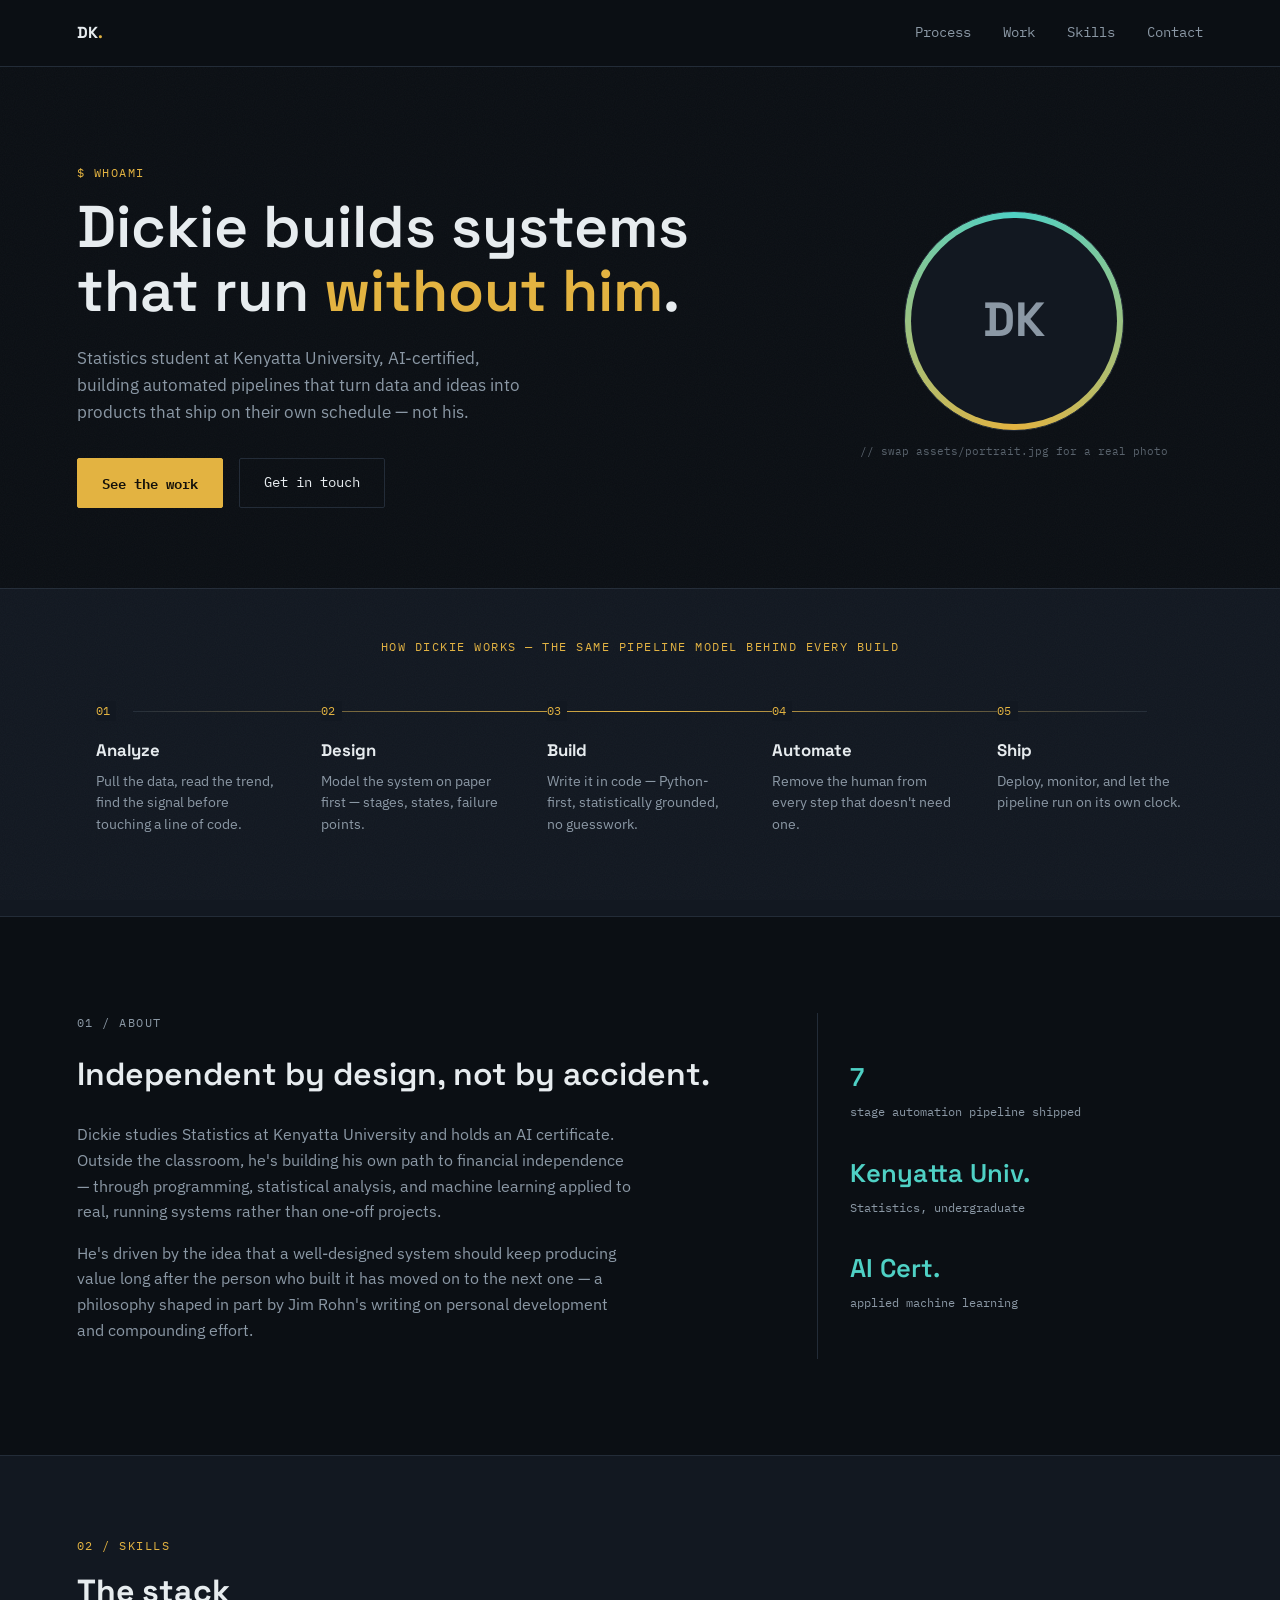
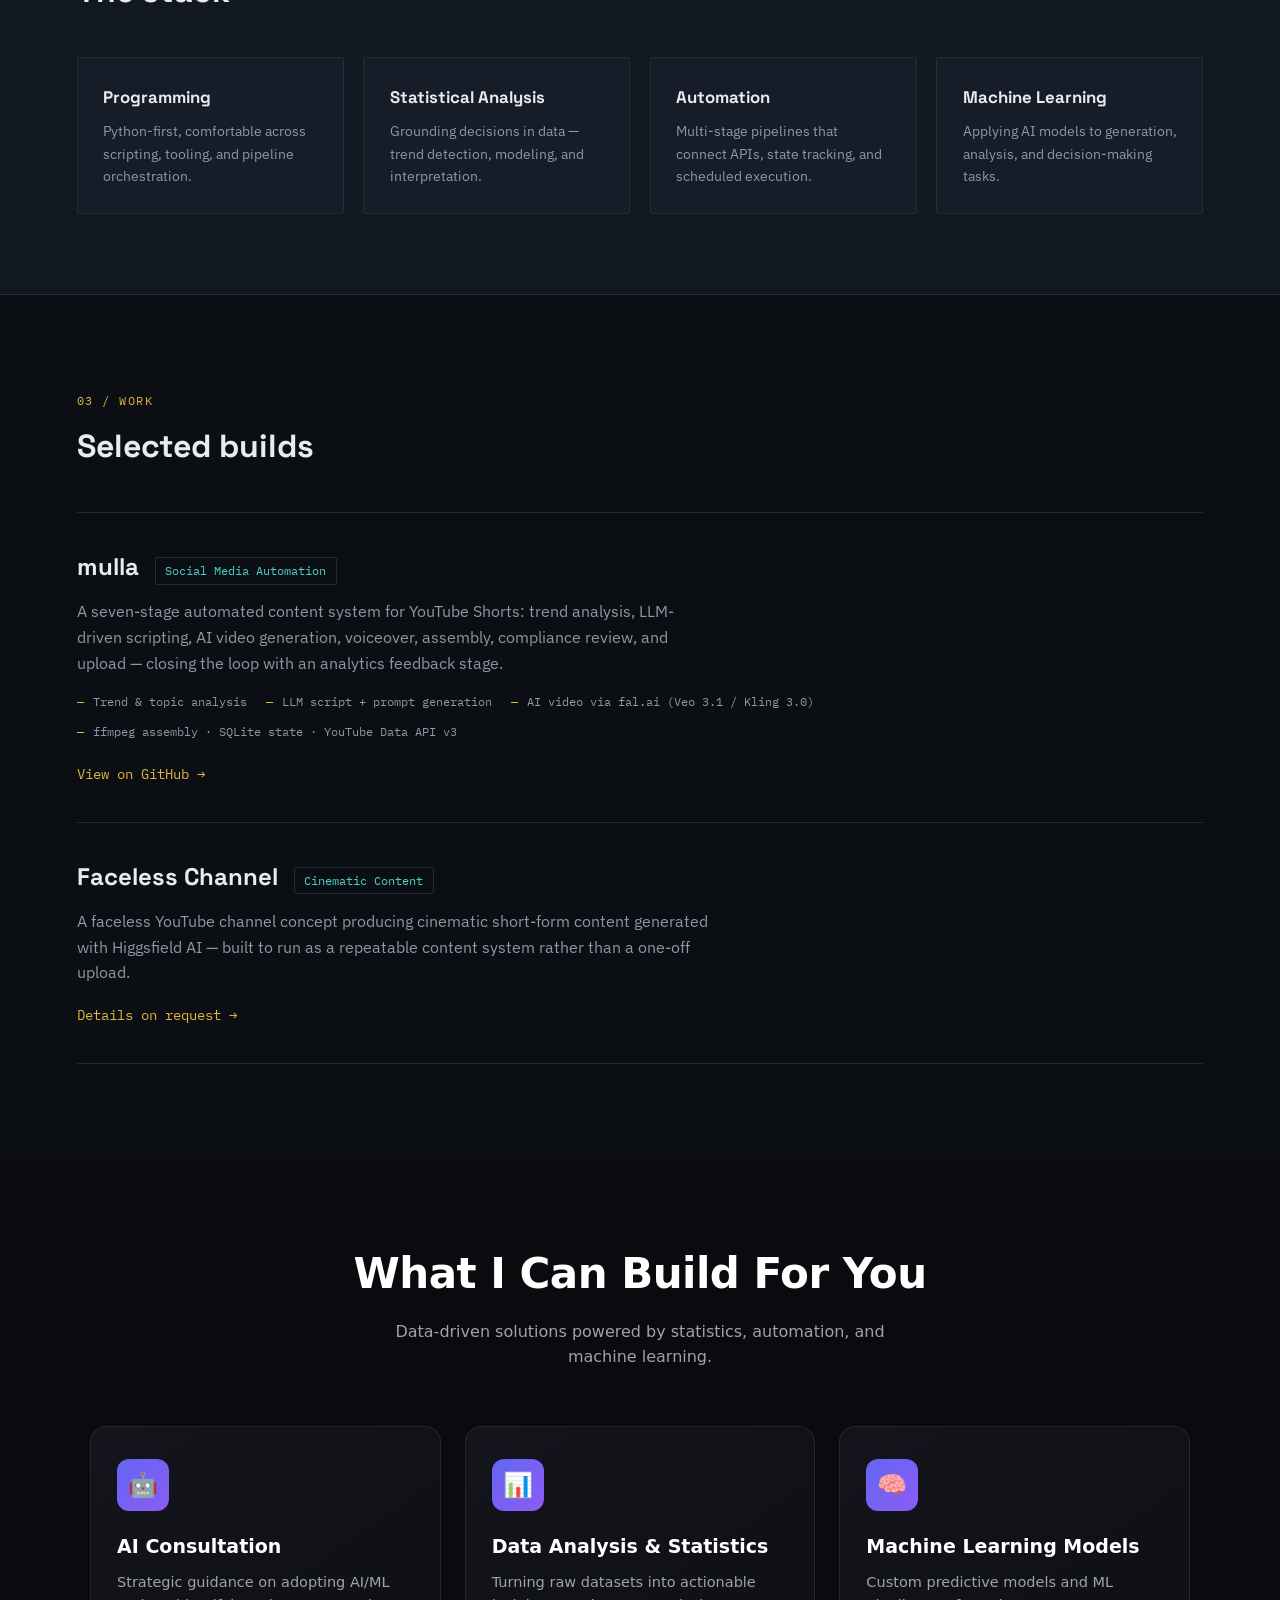
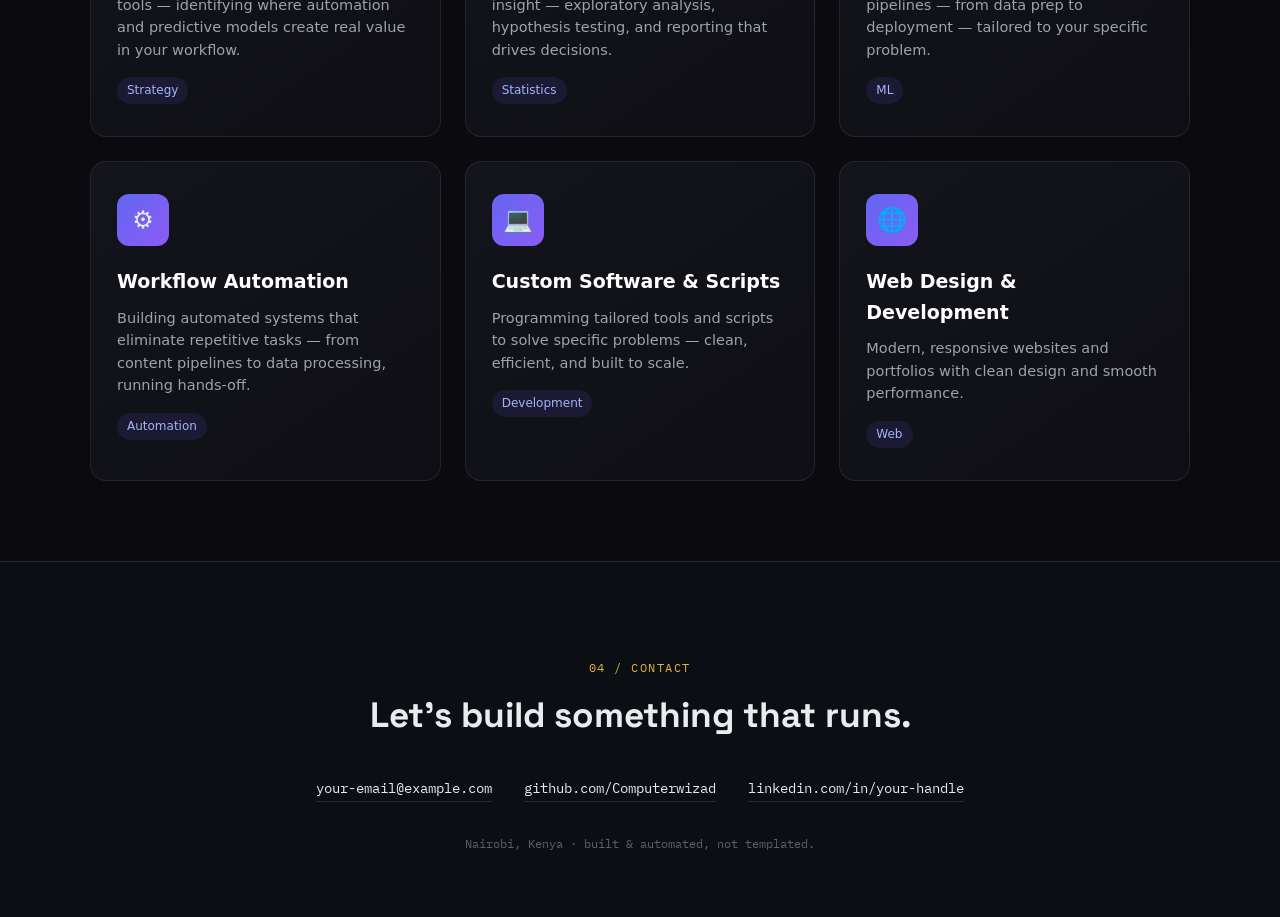
==== docs/index.html @ 48ef229a "Move site into docs folder" ====
<!DOCTYPE html>
<html lang="en">
<head>
<meta charset="UTF-8">
<meta name="viewport" content="width=device-width, initial-scale=1.0">
<title>Dickie — Statistics × AI × Automation</title>
<meta name="description" content="Dickie — Statistics student, AI-certified builder of automated systems.">
<link rel="preconnect" href="https://fonts.googleapis.com">
<link rel="preconnect" href="https://fonts.gstatic.com" crossorigin>
<link href="https://fonts.googleapis.com/css2?family=Space+Grotesk:wght@400;500;600;700&family=IBM+Plex+Sans:wght@400;500;600&family=IBM+Plex+Mono:wght@400;500;600&display=swap" rel="stylesheet">
<link rel="stylesheet" href="css/style.css">
</head>
<body>

<div class="grain"></div>

<header class="topbar">
  <span class="logo">DK<span class="dot">.</span></span>
  <nav>
    <a href="#stages">Process</a>
    <a href="#work">Work</a>
    <a href="#skills">Skills</a>
    <a href="#contact">Contact</a>
  </nav>
</header>

<!-- ============ HERO ============ -->
<section class="hero">
  <div class="hero-inner">
    <p class="eyebrow">$ whoami</p>
    <h1>Dickie builds systems<br>that run <span class="accent">without him</span>.</h1>
    <p class="hero-sub">
      Statistics student at Kenyatta University, AI-certified, building automated
      pipelines that turn data and ideas into products that ship on their own schedule —
      not his.
    </p>
    <div class="hero-cta">
      <a href="#work" class="btn btn-primary">See the work</a>
      <a href="#contact" class="btn btn-ghost">Get in touch</a>
    </div>
  </div>

  <div class="hero-portrait">
    <div class="portrait-frame">
      <!-- Replace this with an actual photo: assets/portrait.jpg -->
      <div class="portrait-placeholder">
        <span>DK</span>
      </div>
    </div>
    <p class="portrait-caption">// swap assets/portrait.jpg for a real photo</p>
  </div>
</section>

<!-- ============ PIPELINE STRIP (signature element) ============ -->
<section class="pipeline" id="stages">
  <p class="eyebrow center">how dickie works — the same pipeline model behind every build</p>
  <div class="pipeline-track">
    <div class="stage">
      <span class="stage-no">01</span>
      <h3>Analyze</h3>
      <p>Pull the data, read the trend, find the signal before touching a line of code.</p>
    </div>
    <div class="stage">
      <span class="stage-no">02</span>
      <h3>Design</h3>
      <p>Model the system on paper first — stages, states, failure points.</p>
    </div>
    <div class="stage">
      <span class="stage-no">03</span>
      <h3>Build</h3>
      <p>Write it in code — Python-first, statistically grounded, no guesswork.</p>
    </div>
    <div class="stage">
      <span class="stage-no">04</span>
      <h3>Automate</h3>
      <p>Remove the human from every step that doesn't need one.</p>
    </div>
    <div class="stage">
      <span class="stage-no">05</span>
      <h3>Ship</h3>
      <p>Deploy, monitor, and let the pipeline run on its own clock.</p>
    </div>
  </div>
</section>

<!-- ============ ABOUT ============ -->
<section class="about">
  <div class="about-grid">
    <div class="about-text">
      <p class="eyebrow">01 / about</p>
      <h2>Independent by design, not by accident.</h2>
      <p>
        Dickie studies Statistics at Kenyatta University and holds an AI certificate.
        Outside the classroom, he's building his own path to financial independence —
        through programming, statistical analysis, and machine learning applied to
        real, running systems rather than one-off projects.
      </p>
      <p>
        He's driven by the idea that a well-designed system should keep producing
        value long after the person who built it has moved on to the next one —
        a philosophy shaped in part by Jim Rohn's writing on personal development
        and compounding effort.
      </p>
    </div>
    <div class="about-stats">
      <div class="stat">
        <span class="stat-num">7</span>
        <span class="stat-label">stage automation pipeline shipped</span>
      </div>
      <div class="stat">
        <span class="stat-num">Kenyatta&nbsp;Univ.</span>
        <span class="stat-label">Statistics, undergraduate</span>
      </div>
      <div class="stat">
        <span class="stat-num">AI Cert.</span>
        <span class="stat-label">applied machine learning</span>
      </div>
    </div>
  </div>
</section>

<!-- ============ SKILLS ============ -->
<section class="skills" id="skills">
  <p class="eyebrow">02 / skills</p>
  <h2>The stack</h2>
  <div class="skill-grid">
    <div class="skill-card">
      <h3>Programming</h3>
      <p>Python-first, comfortable across scripting, tooling, and pipeline orchestration.</p>
    </div>
    <div class="skill-card">
      <h3>Statistical Analysis</h3>
      <p>Grounding decisions in data — trend detection, modeling, and interpretation.</p>
    </div>
    <div class="skill-card">
      <h3>Automation</h3>
      <p>Multi-stage pipelines that connect APIs, state tracking, and scheduled execution.</p>
    </div>
    <div class="skill-card">
      <h3>Machine Learning</h3>
      <p>Applying AI models to generation, analysis, and decision-making tasks.</p>
    </div>
  </div>
</section>

<!-- ============ WORK ============ -->
<section class="work" id="work">
  <p class="eyebrow">03 / work</p>
  <h2>Selected builds</h2>

  <article class="project">
    <div class="project-head">
      <h3>mulla</h3>
      <span class="project-tag">Social Media Automation</span>
    </div>
    <p>
      A seven-stage automated content system for YouTube Shorts: trend analysis,
      LLM-driven scripting, AI video generation, voiceover, assembly, compliance
      review, and upload — closing the loop with an analytics feedback stage.
    </p>
    <ul class="project-meta">
      <li>Trend &amp; topic analysis</li>
      <li>LLM script + prompt generation</li>
      <li>AI video via fal.ai (Veo 3.1 / Kling 3.0)</li>
      <li>ffmpeg assembly · SQLite state · YouTube Data API v3</li>
    </ul>
    <a href="https://github.com/Computerwizad/mulla" class="project-link" target="_blank" rel="noopener">View on GitHub →</a>
  </article>

  <article class="project">
    <div class="project-head">
      <h3>Faceless Channel</h3>
      <span class="project-tag">Cinematic Content</span>
    </div>
    <p>
      A faceless YouTube channel concept producing cinematic short-form content
      generated with Higgsfield AI — built to run as a repeatable content system
      rather than a one-off upload.
    </p>
    <a href="#" class="project-link">Details on request →</a>
  </article>
</section>

<!-- ============ services ============ -->
<section class="services-section">
  <style>
    .services-section {
      padding: 80px 24px;
      background: #0a0a0f;
      font-family: 'Segoe UI', system-ui, sans-serif;
    }
    .services-section .services-header {
      text-align: center;
      margin-bottom: 56px;
    }
    .services-section .services-header h2 {
      color: #fff;
      font-size: clamp(28px, 4vw, 42px);
      font-weight: 700;
      margin: 0 0 12px;
      letter-spacing: -0.5px;
    }
    .services-section .services-header p {
      color: #9ca3af;
      font-size: 16px;
      max-width: 520px;
      margin: 0 auto;
    }
    .services-grid {
      display: grid;
      grid-template-columns: repeat(auto-fit, minmax(260px, 1fr));
      gap: 24px;
      max-width: 1100px;
      margin: 0 auto;
    }
    .service-card {
      position: relative;
      background: linear-gradient(145deg, #14141c, #0e0e14);
      border: 1px solid rgba(255,255,255,0.08);
      border-radius: 16px;
      padding: 32px 26px;
      overflow: hidden;
      transition: transform 0.35s ease, border-color 0.35s ease, box-shadow 0.35s ease;
      cursor: default;
    }
    .service-card::before {
      content: "";
      position: absolute;
      inset: 0;
      background: radial-gradient(circle at 30% 20%, rgba(99,102,241,0.18), transparent 60%);
      opacity: 0;
      transition: opacity 0.35s ease;
    }
    .service-card:hover {
      transform: translateY(-8px);
      border-color: rgba(99,102,241,0.5);
      box-shadow: 0 20px 40px -12px rgba(99,102,241,0.35);
    }
    .service-card:hover::before { opacity: 1; }
    .service-icon {
      width: 52px;
      height: 52px;
      border-radius: 12px;
      display: flex;
      align-items: center;
      justify-content: center;
      font-size: 24px;
      background: linear-gradient(135deg, #6366f1, #8b5cf6);
      margin-bottom: 20px;
      position: relative;
      z-index: 1;
      animation: floaty 3.5s ease-in-out infinite;
    }
    .service-card:nth-child(2) .service-icon { animation-delay: 0.3s; }
    .service-card:nth-child(3) .service-icon { animation-delay: 0.6s; }
    .service-card:nth-child(4) .service-icon { animation-delay: 0.9s; }
    .service-card:nth-child(5) .service-icon { animation-delay: 1.2s; }
    .service-card:nth-child(6) .service-icon { animation-delay: 1.5s; }
    @keyframes floaty {
      0%, 100% { transform: translateY(0); }
      50% { transform: translateY(-6px); }
    }
    .service-card h3 {
      color: #fff;
      font-size: 19px;
      font-weight: 600;
      margin: 0 0 10px;
      position: relative;
      z-index: 1;
    }
    .service-card p {
      color: #9ca3af;
      font-size: 14.5px;
      line-height: 1.55;
      margin: 0;
      position: relative;
      z-index: 1;
    }
    .service-tag {
      display: inline-block;
      margin-top: 16px;
      font-size: 12px;
      color: #a5b4fc;
      background: rgba(99,102,241,0.12);
      padding: 4px 10px;
      border-radius: 20px;
      position: relative;
      z-index: 1;
    }
  </style>

  <div class="services-header">
    <h2>What I Can Build For You</h2>
    <p>Data-driven solutions powered by statistics, automation, and machine learning.</p>
  </div>

  <div class="services-grid">
    <div class="service-card">
      <div class="service-icon">🤖</div>
      <h3>AI Consultation</h3>
      <p>Strategic guidance on adopting AI/ML tools — identifying where automation and predictive models create real value in your workflow.</p>
      <span class="service-tag">Strategy</span>
    </div>

    <div class="service-card">
      <div class="service-icon">📊</div>
      <h3>Data Analysis & Statistics</h3>
      <p>Turning raw datasets into actionable insight — exploratory analysis, hypothesis testing, and reporting that drives decisions.</p>
      <span class="service-tag">Statistics</span>
    </div>

    <div class="service-card">
      <div class="service-icon">🧠</div>
      <h3>Machine Learning Models</h3>
      <p>Custom predictive models and ML pipelines — from data prep to deployment — tailored to your specific problem.</p>
      <span class="service-tag">ML</span>
    </div>

    <div class="service-card">
      <div class="service-icon">⚙️</div>
      <h3>Workflow Automation</h3>
      <p>Building automated systems that eliminate repetitive tasks — from content pipelines to data processing, running hands-off.</p>
      <span class="service-tag">Automation</span>
    </div>

    <div class="service-card">
      <div class="service-icon">💻</div>
      <h3>Custom Software & Scripts</h3>
      <p>Programming tailored tools and scripts to solve specific problems — clean, efficient, and built to scale.</p>
      <span class="service-tag">Development</span>
    </div>

    <div class="service-card">
      <div class="service-icon">🌐</div>
      <h3>Web Design & Development</h3>
      <p>Modern, responsive websites and portfolios with clean design and smooth performance.</p>
      <span class="service-tag">Web</span>
    </div>
  </div>
</section>
 

<!-- ============ CONTACT ============ -->
<footer class="contact" id="contact">
  <p class="eyebrow">04 / contact</p>
  <h2>Let's build something that runs.</h2>
  <div class="contact-links">
    <!-- TODO: replace placeholders with real links -->
    <a href="mailto:your-email@example.com">your-email@example.com</a>
    <a href="https://github.com/Computerwizad" target="_blank" rel="noopener">github.com/Computerwizad</a>
    <a href="#">linkedin.com/in/your-handle</a>
  </div>
  <p class="footprint">Nairobi, Kenya · built &amp; automated, not templated.</p>
</footer>

<script src="js/script.js"></script>
</body>
</html>
---- docs/css/style.css ----
:root{
  --bg:#0B0F14;
  --panel:#121821;
  --panel-2:#161D28;
  --line:#232C38;
  --text:#E7ECEF;
  --muted:#8B98A5;
  --accent:#E3B341;   /* signal amber */
  --accent-2:#4FD1C5; /* data teal */
  --radius:2px;
  --display:'Space Grotesk', sans-serif;
  --body:'IBM Plex Sans', sans-serif;
  --mono:'IBM Plex Mono', monospace;
}

*{box-sizing:border-box; margin:0; padding:0;}

html{scroll-behavior:smooth;}

body{
  background:var(--bg);
  color:var(--text);
  font-family:var(--body);
  line-height:1.6;
  overflow-x:hidden;
}

a{color:inherit; text-decoration:none;}

.grain{
  position:fixed; inset:0; pointer-events:none; z-index:1; opacity:.035;
  background-image:url("data:image/svg+xml,%3Csvg xmlns='http://www.w3.org/2000/svg' width='120' height='120'%3E%3Cfilter id='n'%3E%3CfeTurbulence type='fractalNoise' baseFrequency='0.9' numOctaves='2' stitchTiles='stitch'/%3E%3C/filter%3E%3Crect width='100%25' height='100%25' filter='url(%23n)'/%3E%3C/svg%3E");
}

.eyebrow{
  font-family:var(--mono);
  font-size:.78rem;
  letter-spacing:.12em;
  text-transform:uppercase;
  color:var(--accent);
}
.eyebrow.center{ text-align:center; }

/* ---------- topbar ---------- */
.topbar{
  position:sticky; top:0; z-index:10;
  display:flex; justify-content:space-between; align-items:center;
  padding:1.25rem 6vw;
  background:rgba(11,15,20,.75);
  backdrop-filter:blur(8px);
  border-bottom:1px solid var(--line);
}
.logo{ font-family:var(--display); font-weight:700; letter-spacing:.02em; }
.logo .dot{ color:var(--accent); }
nav{ display:flex; gap:2rem; font-family:var(--mono); font-size:.85rem; }
nav a{ color:var(--muted); transition:color .2s; }
nav a:hover{ color:var(--text); }

/* ---------- hero ---------- */
.hero{
  display:grid; grid-template-columns:1.3fr .7fr; gap:3rem;
  align-items:center;
  padding:6rem 6vw 5rem;
  position:relative; z-index:2;
}
.hero h1{
  font-family:var(--display);
  font-size:clamp(2.2rem, 4.6vw, 3.8rem);
  line-height:1.08;
  font-weight:600;
  margin:.8rem 0 1.4rem;
}
.hero h1 .accent{ color:var(--accent); }
.hero-sub{ color:var(--muted); max-width:46ch; font-size:1.05rem; }
.hero-cta{ display:flex; gap:1rem; margin-top:2rem; }

.btn{
  font-family:var(--mono); font-size:.85rem; padding:.85rem 1.5rem;
  border-radius:var(--radius); border:1px solid var(--line); transition:all .2s;
}
.btn-primary{ background:var(--accent); color:#14110a; border-color:var(--accent); font-weight:600; }
.btn-primary:hover{ filter:brightness(1.08); }
.btn-ghost{ color:var(--text); }
.btn-ghost:hover{ border-color:var(--accent); color:var(--accent); }

.hero-portrait{ display:flex; flex-direction:column; align-items:center; gap:.75rem; }
.portrait-frame{
  width:220px; height:220px; border-radius:50%;
  border:1px solid var(--line);
  padding:6px;
  background:conic-gradient(from 180deg, var(--accent), var(--accent-2), var(--accent));
}
.portrait-placeholder{
  width:100%; height:100%; border-radius:50%;
  background:var(--panel);
  display:flex; align-items:center; justify-content:center;
  font-family:var(--display); font-size:3rem; font-weight:700; color:var(--muted);
}
.portrait-caption{ font-family:var(--mono); font-size:.7rem; color:var(--muted); opacity:.6; }

/* ---------- pipeline ---------- */
.pipeline{ padding:3rem 6vw 5rem; border-top:1px solid var(--line); border-bottom:1px solid var(--line); background:var(--panel);}
.pipeline > .eyebrow{ display:block; margin-bottom:2.5rem; }
.pipeline-track{
  display:grid; grid-template-columns:repeat(5,1fr); gap:0;
  position:relative;
}
.pipeline-track::before{
  content:''; position:absolute; top:14px; left:5%; right:5%; height:1px;
  background:linear-gradient(90deg, var(--line), var(--accent), var(--line));
}
.stage{ position:relative; padding:0 1.2rem; }
.stage-no{
  display:inline-block; font-family:var(--mono); font-size:.75rem; color:var(--accent);
  background:var(--panel); padding-right:.4rem; position:relative; z-index:2;
}
.stage h3{ font-family:var(--display); margin:.9rem 0 .4rem; font-size:1.05rem; }
.stage p{ color:var(--muted); font-size:.85rem; }

/* ---------- about ---------- */
.about{ padding:6rem 6vw; }
.about-grid{ display:grid; grid-template-columns:1.4fr .8fr; gap:4rem; }
.about-text h2{ font-family:var(--display); font-size:2rem; margin:.6rem 0 1.4rem; font-weight:600; }
.about-text p{ color:var(--muted); margin-bottom:1rem; max-width:56ch; }
.about-stats{ display:flex; flex-direction:column; gap:1.8rem; justify-content:center; border-left:1px solid var(--line); padding-left:2rem; }
.stat-num{ display:block; font-family:var(--display); font-size:1.6rem; color:var(--accent-2); font-weight:600; }
.stat-label{ font-family:var(--mono); font-size:.78rem; color:var(--muted); }

/* ---------- skills ---------- */
.skills{ padding:5rem 6vw; background:var(--panel); border-top:1px solid var(--line); border-bottom:1px solid var(--line); }
.skills h2{ font-family:var(--display); font-size:2rem; margin:.6rem 0 2.5rem; }
.skill-grid{ display:grid; grid-template-columns:repeat(4,1fr); gap:1.2rem; }
.skill-card{ background:var(--panel-2); border:1px solid var(--line); border-radius:var(--radius); padding:1.6rem; transition:border-color .2s, transform .2s; }
.skill-card:hover{ border-color:var(--accent); transform:translateY(-3px); }
.skill-card h3{ font-family:var(--display); margin-bottom:.6rem; font-size:1.05rem; }
.skill-card p{ color:var(--muted); font-size:.88rem; }

/* ---------- work ---------- */
.work{ padding:6rem 6vw; }
.work h2{ font-family:var(--display); font-size:2rem; margin:.6rem 0 2.5rem; }
.project{ border-top:1px solid var(--line); padding:2.2rem 0; }
.project:last-child{ border-bottom:1px solid var(--line); }
.project-head{ display:flex; align-items:baseline; gap:1rem; margin-bottom:.8rem; flex-wrap:wrap; }
.project-head h3{ font-family:var(--display); font-size:1.5rem; }
.project-tag{ font-family:var(--mono); font-size:.75rem; color:var(--accent-2); border:1px solid var(--line); padding:.2rem .6rem; border-radius:var(--radius); }
.project p{ color:var(--muted); max-width:64ch; margin-bottom:1rem; }
.project-meta{ list-style:none; display:flex; flex-wrap:wrap; gap:.6rem 1.2rem; margin-bottom:1.2rem; }
.project-meta li{ font-family:var(--mono); font-size:.78rem; color:var(--muted); position:relative; padding-left:1rem; }
.project-meta li::before{ content:'—'; position:absolute; left:0; color:var(--accent); }
.project-link{ font-family:var(--mono); font-size:.85rem; color:var(--accent); border-bottom:1px solid transparent; }
.project-link:hover{ border-color:var(--accent); }

/* ---------- contact / footer ---------- */
.contact{ padding:6rem 6vw 4rem; border-top:1px solid var(--line); text-align:center; }
.contact h2{ font-family:var(--display); font-size:2.2rem; margin:.6rem 0 2rem; }
.contact-links{ display:flex; justify-content:center; gap:2rem; flex-wrap:wrap; font-family:var(--mono); font-size:.9rem; margin-bottom:2rem; }
.contact-links a{ color:var(--text); border-bottom:1px solid var(--line); padding-bottom:2px; }
.contact-links a:hover{ color:var(--accent); border-color:var(--accent); }
.footprint{ font-family:var(--mono); font-size:.75rem; color:var(--muted); opacity:.6; }

/* ---------- responsive ---------- */
@media (max-width: 900px){
  .hero{ grid-template-columns:1fr; text-align:left; padding-top:4rem; }
  .hero-portrait{ order:-1; }
  .pipeline-track{ grid-template-columns:1fr; gap:2rem; }
  .pipeline-track::before{ display:none; }
  .about-grid{ grid-template-columns:1fr; }
  .about-stats{ border-left:none; border-top:1px solid var(--line); padding-left:0; padding-top:2rem; flex-direction:row; flex-wrap:wrap; gap:2rem; }
  .skill-grid{ grid-template-columns:repeat(2,1fr); }
  nav{ display:none; }
}

@media (prefers-reduced-motion: reduce){
  html{ scroll-behavior:auto; }
  *{ transition:none !important; animation:none !important; }
}

:focus-visible{ outline:2px solid var(--accent); outline-offset:3px; }
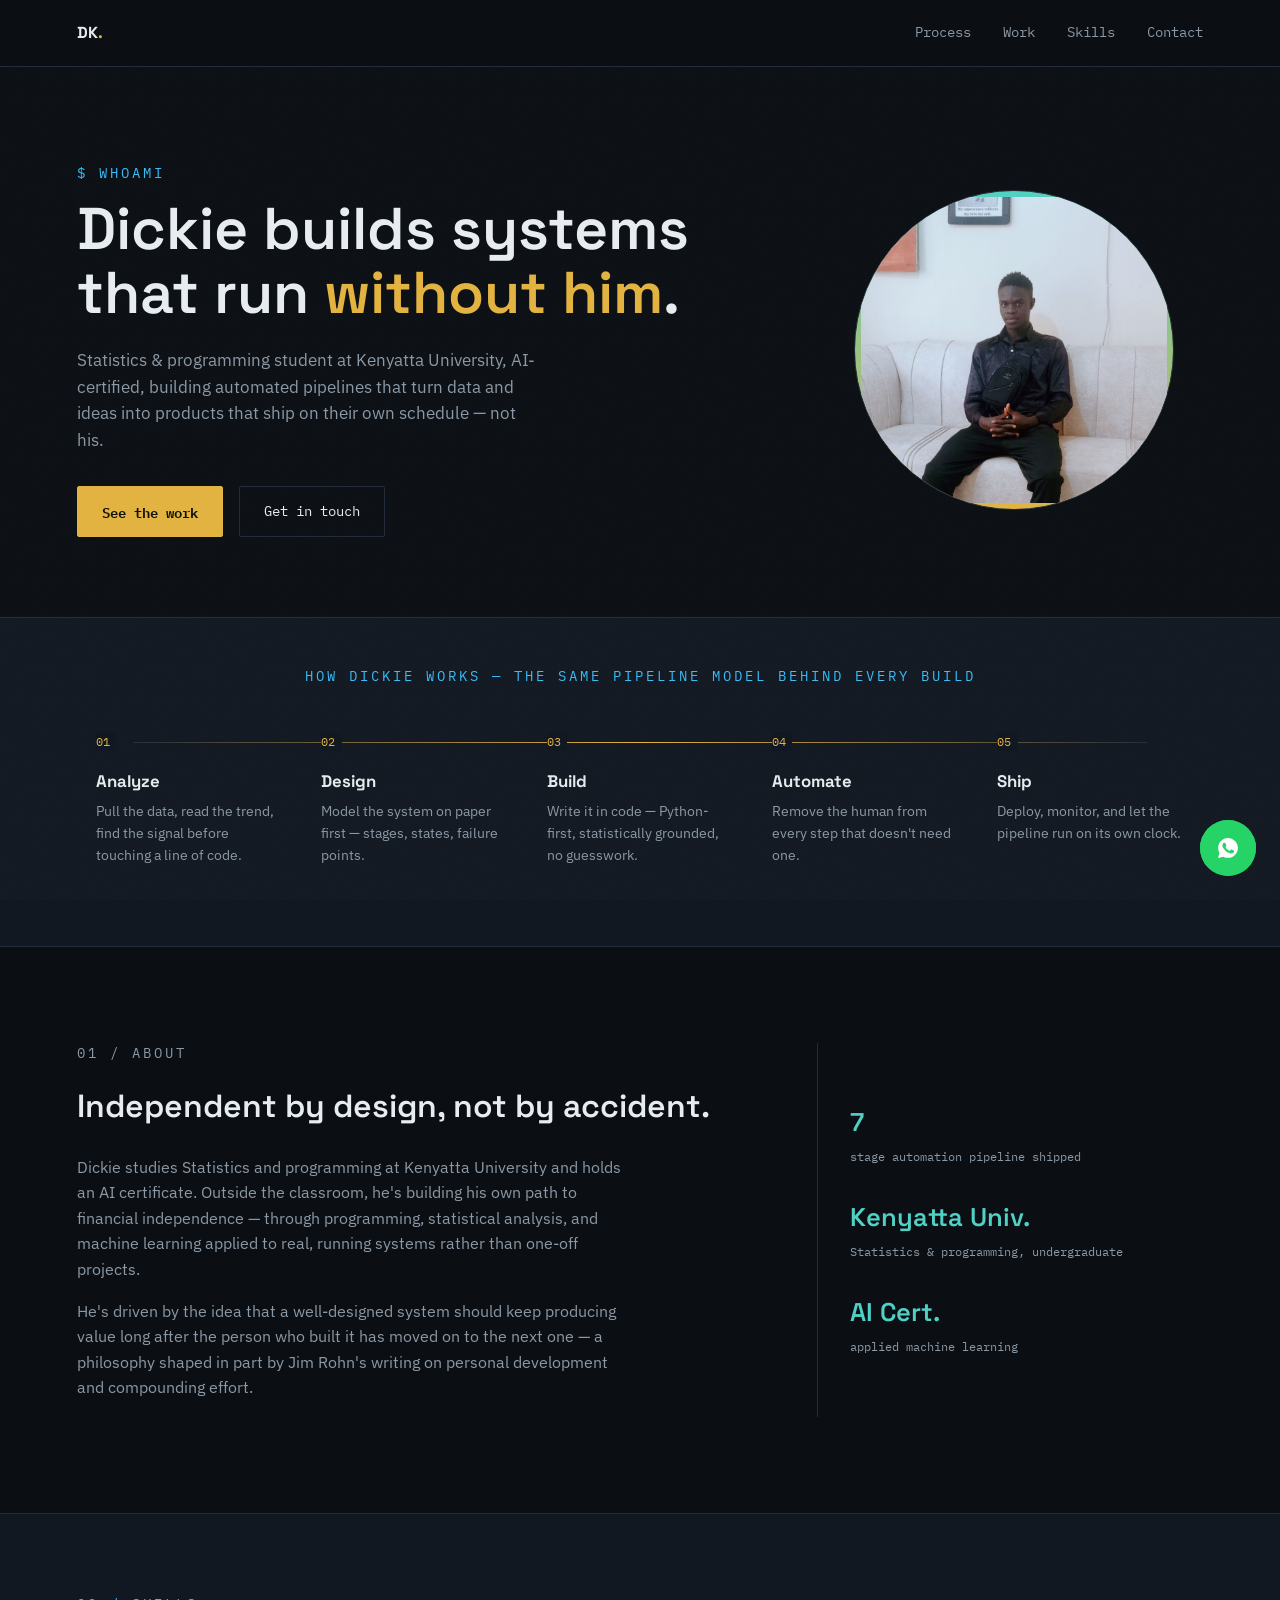
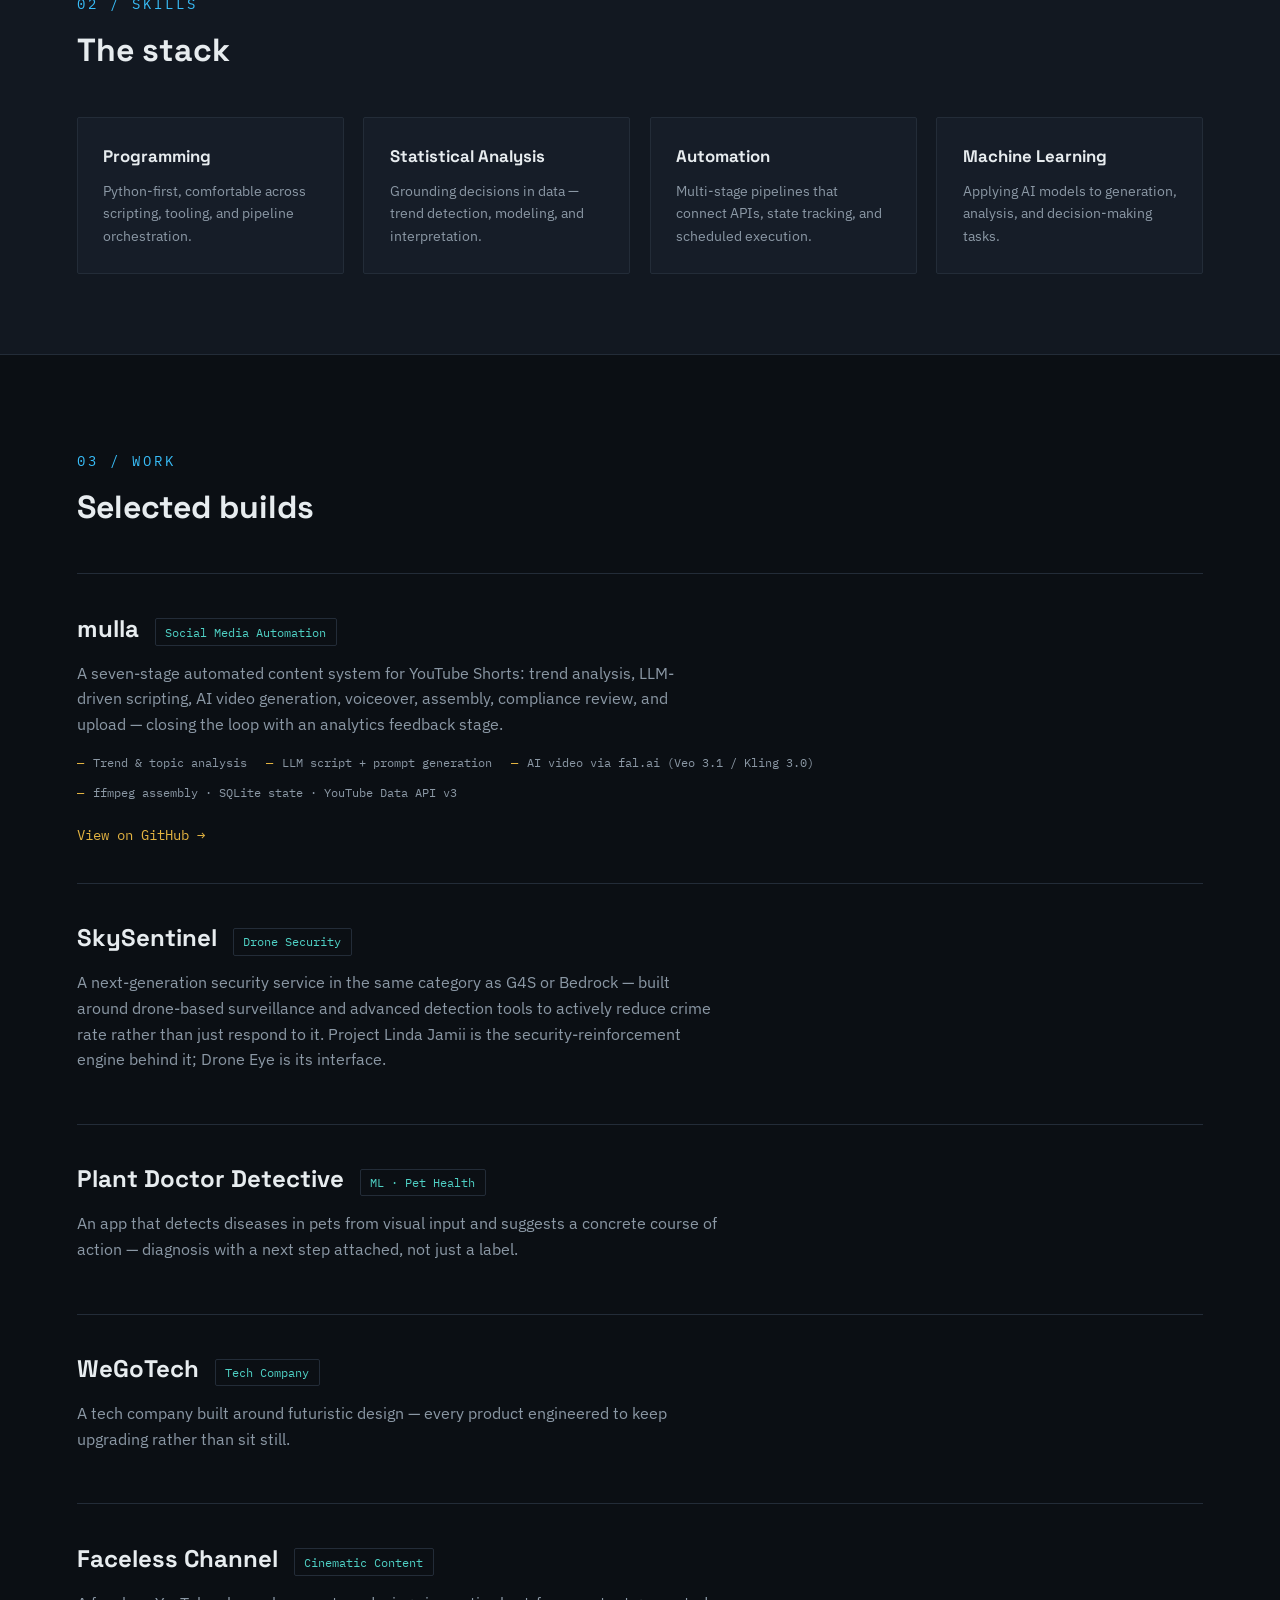
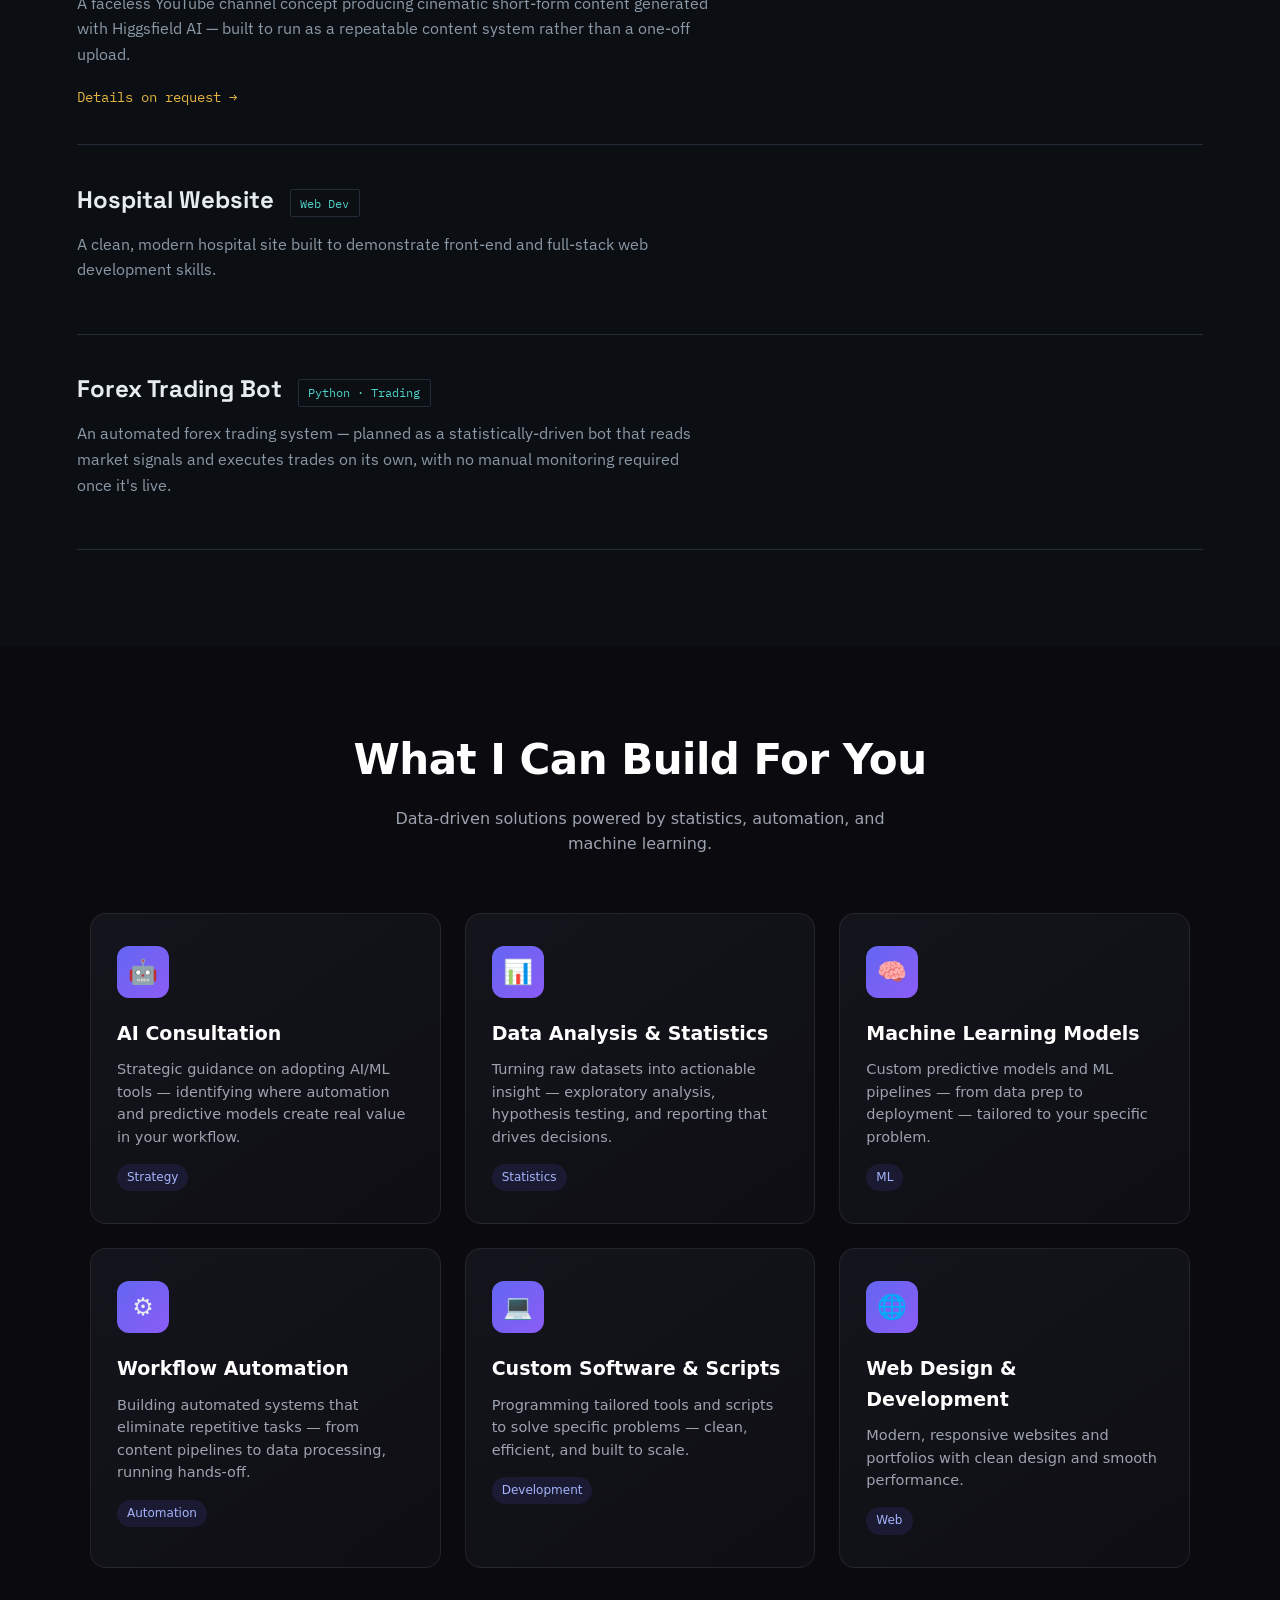
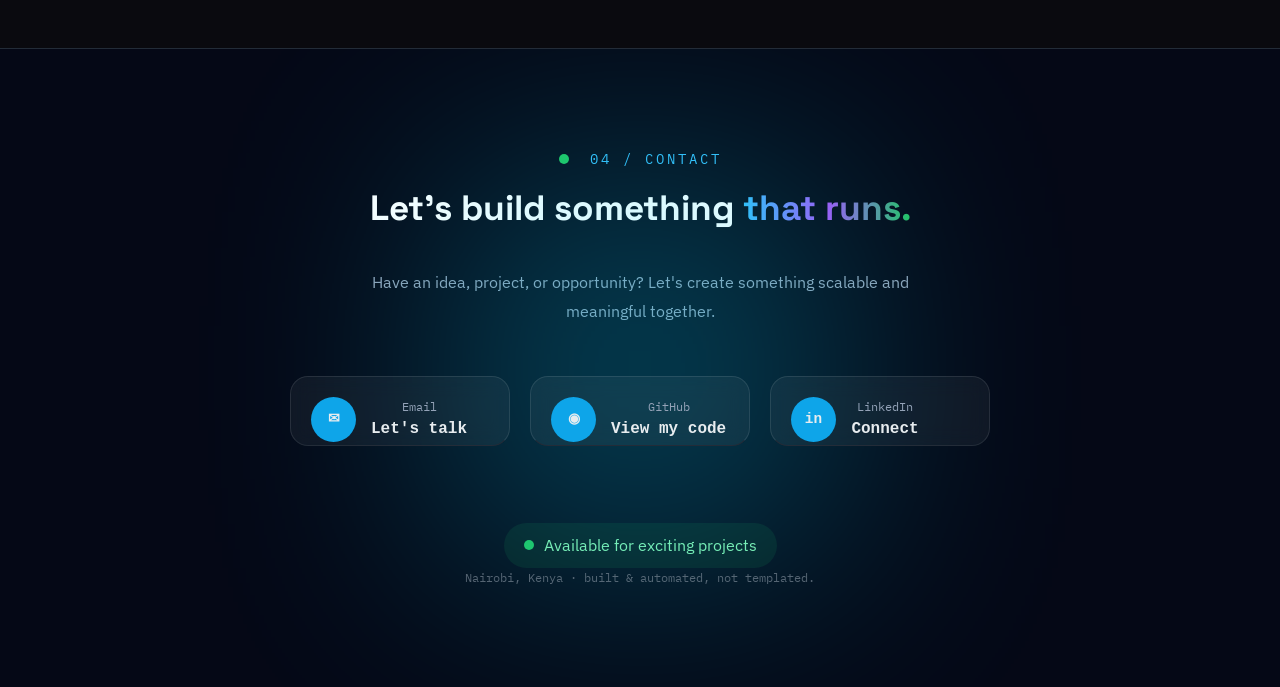
==== commit bc73dd47: "new changes" ====
--- a/docs/index.html
+++ b/docs/index.html
@@ -3,8 +3,8 @@
 <head>
 <meta charset="UTF-8">
 <meta name="viewport" content="width=device-width, initial-scale=1.0">
-<title>Dickie — Statistics × AI × Automation</title>
-<meta name="description" content="Dickie — Statistics student, AI-certified builder of automated systems.">
+<title>Dickie — Statistics × AI × programming and Automation</title>
+<meta name="description" content="Dickie — Statistics and programming student, AI-certified builder of automated systems.">
 <link rel="preconnect" href="https://fonts.googleapis.com">
 <link rel="preconnect" href="https://fonts.gstatic.com" crossorigin>
 <link href="https://fonts.googleapis.com/css2?family=Space+Grotesk:wght@400;500;600;700&family=IBM+Plex+Sans:wght@400;500;600&family=IBM+Plex+Mono:wght@400;500;600&display=swap" rel="stylesheet">
@@ -30,7 +30,7 @@
     <p class="eyebrow">$ whoami</p>
     <h1>Dickie builds systems<br>that run <span class="accent">without him</span>.</h1>
     <p class="hero-sub">
-      Statistics student at Kenyatta University, AI-certified, building automated
+      Statistics & programming student at Kenyatta University, AI-certified, building automated
       pipelines that turn data and ideas into products that ship on their own schedule —
       not his.
     </p>
@@ -43,12 +43,9 @@
   <div class="hero-portrait">
     <div class="portrait-frame">
       <!-- Replace this with an actual photo: assets/portrait.jpg -->
-      <div class="portrait-placeholder">
-        <span>DK</span>
-      </div>
-    </div>
-    <p class="portrait-caption">// swap assets/portrait.jpg for a real photo</p>
-  </div>
+     <div class="portrait-image">
+    <img src="profile.jpg/profile.jpg" alt="dickens's Profile Picture">
+</div>
 </section>
 
 <!-- ============ PIPELINE STRIP (signature element) ============ -->
@@ -90,7 +87,7 @@
       <p class="eyebrow">01 / about</p>
       <h2>Independent by design, not by accident.</h2>
       <p>
-        Dickie studies Statistics at Kenyatta University and holds an AI certificate.
+        Dickie studies Statistics and programming at Kenyatta University and holds an AI certificate.
         Outside the classroom, he's building his own path to financial independence —
         through programming, statistical analysis, and machine learning applied to
         real, running systems rather than one-off projects.
@@ -109,7 +106,7 @@
       </div>
       <div class="stat">
         <span class="stat-num">Kenyatta&nbsp;Univ.</span>
-        <span class="stat-label">Statistics, undergraduate</span>
+        <span class="stat-label">Statistics & programming, undergraduate</span>
       </div>
       <div class="stat">
         <span class="stat-num">AI Cert.</span>
@@ -169,6 +166,30 @@
 
   <article class="project">
     <div class="project-head">
+      <h3>SkySentinel</h3>
+      <span class="project-tag">Drone Security</span>
+    </div>
+    <p>A next-generation security service in the same category as G4S or Bedrock — built around drone-based surveillance and advanced detection tools to actively reduce crime rate rather than just respond to it. Project Linda Jamii is the security-reinforcement engine behind it; Drone Eye is its interface.</p>
+  </article>
+
+  <article class="project">
+    <div class="project-head">
+      <h3>Plant Doctor Detective</h3>
+      <span class="project-tag">ML · Pet Health</span>
+    </div>
+    <p>An app that detects diseases in pets from visual input and suggests a concrete course of action — diagnosis with a next step attached, not just a label.</p>
+  </article>
+
+  <article class="project">
+    <div class="project-head">
+      <h3>WeGoTech</h3>
+      <span class="project-tag">Tech Company</span>
+    </div>
+    <p>A tech company built around futuristic design — every product engineered to keep upgrading rather than sit still.</p>
+  </article>
+
+  <article class="project">
+    <div class="project-head">
       <h3>Faceless Channel</h3>
       <span class="project-tag">Cinematic Content</span>
     </div>
@@ -179,8 +200,25 @@
     </p>
     <a href="#" class="project-link">Details on request →</a>
   </article>
-</section>
-
+
+  <article class="project">
+    <div class="project-head">
+      <h3>Hospital Website</h3>
+      <span class="project-tag">Web Dev</span>
+    </div>
+    <p>A clean, modern hospital site built to demonstrate front-end and full-stack web development skills.</p>
+  </article>
+
+  <article class="project">
+    <div class="project-head">
+      <h3>Forex Trading Bot</h3>
+      <span class="project-tag">Python · Trading</span>
+    </div>
+    <p>An automated forex trading system — planned as a statistically-driven bot that reads market signals and executes trades on its own, with no manual monitoring required once it's live.</p>
+  </article>
+  
+
+</section>
 <!-- ============ services ============ -->
 <section class="services-section">
   <style>
@@ -342,15 +380,116 @@
 
 <!-- ============ CONTACT ============ -->
 <footer class="contact" id="contact">
-  <p class="eyebrow">04 / contact</p>
-  <h2>Let's build something that runs.</h2>
+  <div class="contact-glow"></div>
+
+  <p class="eyebrow">
+    <span class="status-dot"></span>
+    04 / contact
+  </p>
+
+  <h2 class="contact-title">
+    Let's build something
+    <span class="gradient-text">that runs.</span>
+  </h2>
+
+  <p class="contact-description">
+    Have an idea, project, or opportunity? 
+    Let's create something scalable and meaningful together.
+  </p>
+
   <div class="contact-links">
-    <!-- TODO: replace placeholders with real links -->
-    <a href="mailto:your-email@example.com">your-email@example.com</a>
-    <a href="https://github.com/Computerwizad" target="_blank" rel="noopener">github.com/Computerwizad</a>
-    <a href="#">linkedin.com/in/your-handle</a>
-  </div>
-  <p class="footprint">Nairobi, Kenya · built &amp; automated, not templated.</p>
+
+    <a href="mailto:wegotech130@gmail.com" class="contact-card">
+      <span class="icon">✉</span>
+      <span>
+        <small>Email</small>
+        <strong>Let's talk</strong>
+      </span>
+    </a>
+
+    
+
+
+    <a href="https://github.com/Computerwizad" 
+       target="_blank" 
+       rel="noopener"
+       class="contact-card">
+
+      <span class="icon">◉</span>
+      <span>
+        <small>GitHub</small>
+        <strong>View my code</strong>
+      </span>
+
+    </a>
+
+
+    <a href="https://www.linkedin.com/in/dickens-ouma-849830250/"
+       target="_blank"
+       rel="noopener"
+       class="contact-card">
+
+      <span class="icon">in</span>
+      <span>
+        <small>LinkedIn</small>
+        <strong>Connect</strong>
+      </span>
+
+    </a>
+
+
+
+   
+
+    
+
+  </div>
+  <style>
+.whatsapp-float {
+  position: fixed;
+  bottom: 24px;
+  right: 24px;
+  z-index: 1000;
+  width: 56px;
+  height: 56px;
+  border-radius: 50%;
+  background: #25D366;
+  display: flex;
+  align-items: center;
+  position: fixed;
+  
+  justify-content: center;
+  color: white;
+  animation: waPulse 2s infinite;
+}
+
+@keyframes waPulse {
+  0% { box-shadow: 0 0 0 0 rgba(37, 211, 102, 0.6); }
+  70% { box-shadow: 0 0 0 14px rgba(37, 211, 102, 0); }
+  100% { box-shadow: 0 0 0 0 rgba(37, 211, 102, 0); }
+}
+</style>
+
+<div class="whatsapp-float">
+  <a href="https://wa.me/254118792165?text=Hi%2C%20I%20saw%20your%20portfolio!" 
+     target="_blank" 
+     aria-label="Chat on WhatsApp">
+    <svg xmlns="http://www.w3.org/2000/svg" viewBox="0 0 24 24" width="24" height="24" fill="currentColor">
+      <path d="M12.04 2C6.58 2 2.13 6.45 2.13 11.91c0 1.75.46 3.48 1.32 5l-1.4 5.09 5.22-1.37c1.44.79 3.06 1.2 4.71 1.2h.01c5.46 0 9.91-4.45 9.91-9.91 0-2.65-1.03-5.14-2.9-7.01A9.82 9.82 0 0012.04 2zm5.87 14.03c-.24.68-1.4 1.3-1.93 1.38-.5.08-1.12.11-1.81-.11-.42-.13-.95-.31-1.64-.6-2.88-1.24-4.76-4.13-4.9-4.32-.14-.19-1.17-1.56-1.17-2.98 0-1.42.74-2.11 1-2.4.26-.29.57-.36.76-.36h.55c.18 0 .42-.07.65.5.24.58.82 2 .89 2.14.07.14.12.31.02.5-.1.19-.15.31-.29.48-.15.17-.31.38-.44.51-.15.15-.3.31-.13.6.17.29.75 1.24 1.62 2 1.11.99 2.05 1.3 2.34 1.44.29.15.46.13.63-.08.17-.2.72-.84.91-1.13.19-.29.38-.24.63-.14.26.1 1.63.77 1.91.91.29.14.48.22.55.34.07.13.07.72-.17 1.4z"/>
+    </svg>
+  </a>
+</div>
+
+  <div class="availability">
+    <span></span>
+    Available for exciting projects
+  </div>
+
+
+  <p class="footprint">
+    Nairobi, Kenya · built &amp; automated, not templated.
+  </p>
+
 </footer>
 
 <script src="js/script.js"></script>
--- a/docs/css/style.css
+++ b/docs/css/style.css
@@ -17,6 +17,11 @@
 
 html{scroll-behavior:smooth;}
 
+img {
+    max-width: 100%;
+    height: auto;
+}
+
 body{
   background:var(--bg);
   color:var(--text);
@@ -125,6 +130,31 @@
 .about-stats{ display:flex; flex-direction:column; gap:1.8rem; justify-content:center; border-left:1px solid var(--line); padding-left:2rem; }
 .stat-num{ display:block; font-family:var(--display); font-size:1.6rem; color:var(--accent-2); font-weight:600; }
 .stat-label{ font-family:var(--mono); font-size:.78rem; color:var(--muted); }
+.hero-portrait {
+    display: flex;
+    justify-content: center;
+    align-items: center;
+}
+
+.portrait-frame {
+    width: 320px;
+    height: 320px;
+    border-radius: 50%;
+    overflow: hidden;
+}
+
+.portrait-image {
+    width: 100%;
+    height: 100%;
+}
+
+.portrait-image img {
+    width: 100%;
+    height: 100%;
+    object-fit: cover;
+    object-position: center top;
+    display: block;
+}
 
 /* ---------- skills ---------- */
 .skills{ padding:5rem 6vw; background:var(--panel); border-top:1px solid var(--line); border-bottom:1px solid var(--line); }
@@ -176,3 +206,248 @@
 }
 
 :focus-visible{ outline:2px solid var(--accent); outline-offset:3px; }
+
+.contact {
+    position: relative;
+    overflow: hidden;
+    padding: 100px 20px;
+    text-align: center;
+    background: #050816;
+    color: white;
+}
+
+
+.contact-glow {
+    position:absolute;
+    width:400px;
+    height:400px;
+    background:#00d9ff;
+    filter:blur(120px);
+    opacity:.25;
+    top:50%;
+    left:50%;
+    transform:translate(-50%,-50%);
+    animation:pulseGlow 5s infinite alternate;
+}
+
+
+@keyframes pulseGlow {
+
+    from {
+        transform:translate(-50%,-50%) scale(.8);
+    }
+
+    to {
+        transform:translate(-50%,-50%) scale(1.2);
+    }
+
+}
+
+
+
+.eyebrow {
+    color:#38bdf8;
+    letter-spacing:3px;
+    font-size:.85rem;
+}
+
+
+.status-dot {
+    display:inline-block;
+    width:10px;
+    height:10px;
+    background:#22c55e;
+    border-radius:50%;
+    margin-right:10px;
+    animation:blink 1.5s infinite;
+}
+
+
+@keyframes blink {
+
+    50% {
+        opacity:.3;
+    }
+
+}
+
+
+
+.contact-title {
+
+    font-size:clamp(2.5rem,5vw,4rem);
+    margin:20px 0;
+    animation:slideUp .8s ease;
+
+}
+
+
+.gradient-text {
+
+    background:linear-gradient(
+        90deg,
+        #38bdf8,
+        #a855f7,
+        #22c55e
+    );
+
+    -webkit-background-clip:text;
+    color:transparent;
+
+}
+
+
+
+.contact-description {
+
+    max-width:600px;
+    margin:auto;
+    color:#94a3b8;
+    line-height:1.8;
+
+}
+
+
+
+.contact-links {
+
+    margin-top:50px;
+    display:flex;
+    justify-content:center;
+    gap:20px;
+    flex-wrap:wrap;
+
+}
+
+
+
+.contact-card {
+
+    width:220px;
+    padding:20px;
+    display:flex;
+    align-items:center;
+    gap:15px;
+
+    background:
+    rgba(255,255,255,.05);
+
+    border:1px solid rgba(255,255,255,.1);
+
+    border-radius:18px;
+
+    text-decoration:none;
+    color:white;
+
+    backdrop-filter:blur(10px);
+
+    transition:.4s ease;
+
+}
+
+
+
+.contact-card:hover {
+
+    transform:
+    translateY(-10px)
+    scale(1.05);
+
+    border-color:#38bdf8;
+
+    box-shadow:
+    0 20px 40px rgba(0,217,255,.25);
+
+}
+
+
+
+.icon {
+
+    width:45px;
+    height:45px;
+
+    display:flex;
+    justify-content:center;
+    align-items:center;
+
+    background:#0ea5e9;
+
+    border-radius:50%;
+
+    font-weight:bold;
+
+}
+
+
+
+.contact-card small {
+
+    display:block;
+    color:#94a3b8;
+
+}
+
+
+
+.contact-card strong {
+
+    font-size:1rem;
+
+}
+
+
+
+.availability {
+
+    margin-top:45px;
+
+    display:inline-flex;
+    align-items:center;
+    gap:10px;
+
+    padding:10px 20px;
+
+    border-radius:50px;
+
+    background:
+    rgba(34,197,94,.1);
+
+    color:#86efac;
+
+}
+
+
+
+.availability span {
+    width:10px;
+    height:10px;
+    background:#22c55e;
+    border-radius:50%;
+    animation: dotPulse 1.5s infinite;
+}
+
+@keyframes dotPulse {
+    50% {
+        transform:scale(1.5);
+        opacity:.5;
+    }
+}
+
+.whatsapp-float a {
+  width: 56px;
+  height: 56px;
+  border-radius: 50%;
+  background: #25D366;
+  display: flex;
+  align-items: center;
+  justify-content: center;
+  color: white;
+  animation: waPulse 2s infinite;
+}
+
+@keyframes waPulse {
+  0% { box-shadow: 0 0 0 0 rgba(37, 211, 102, 0.6); }
+  70% { box-shadow: 0 0 0 14px rgba(37, 211, 102, 0); }
+  100% { box-shadow: 0 0 0 0 rgba(37, 211, 102, 0); }
+}
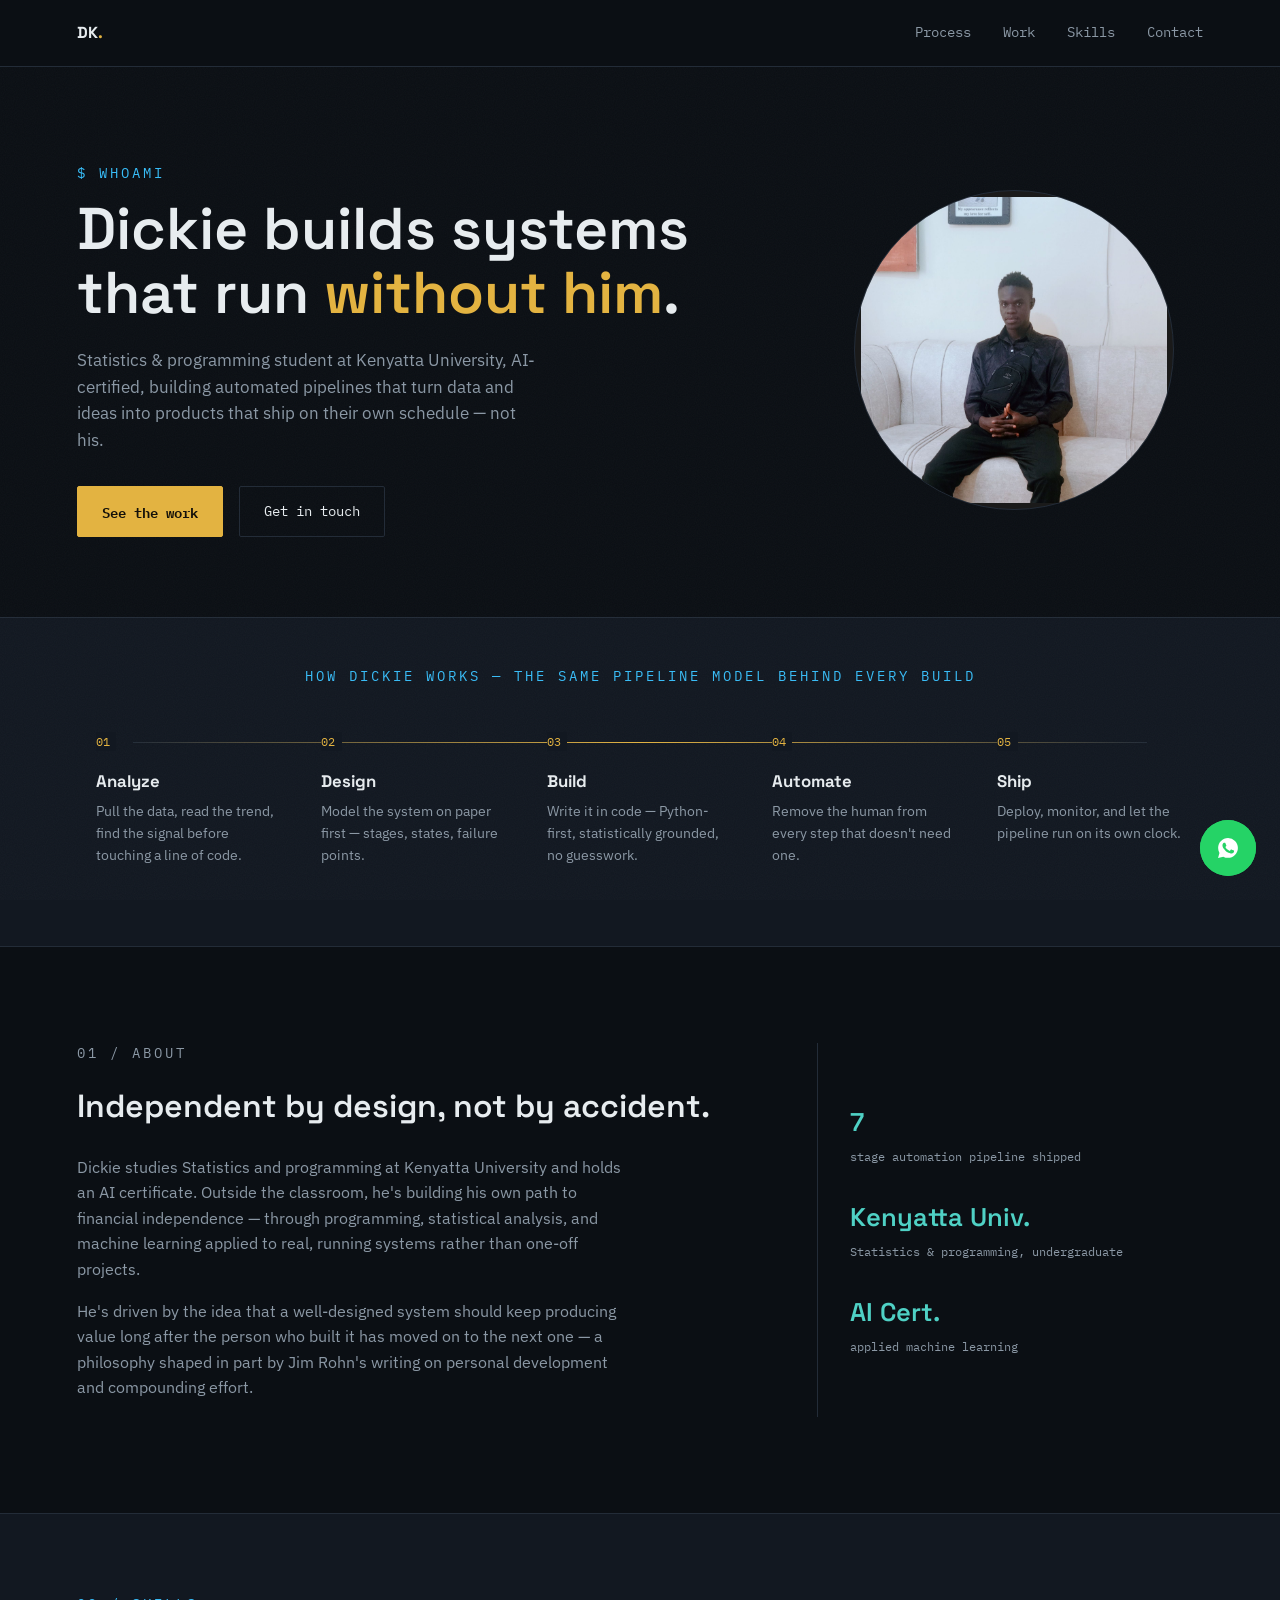
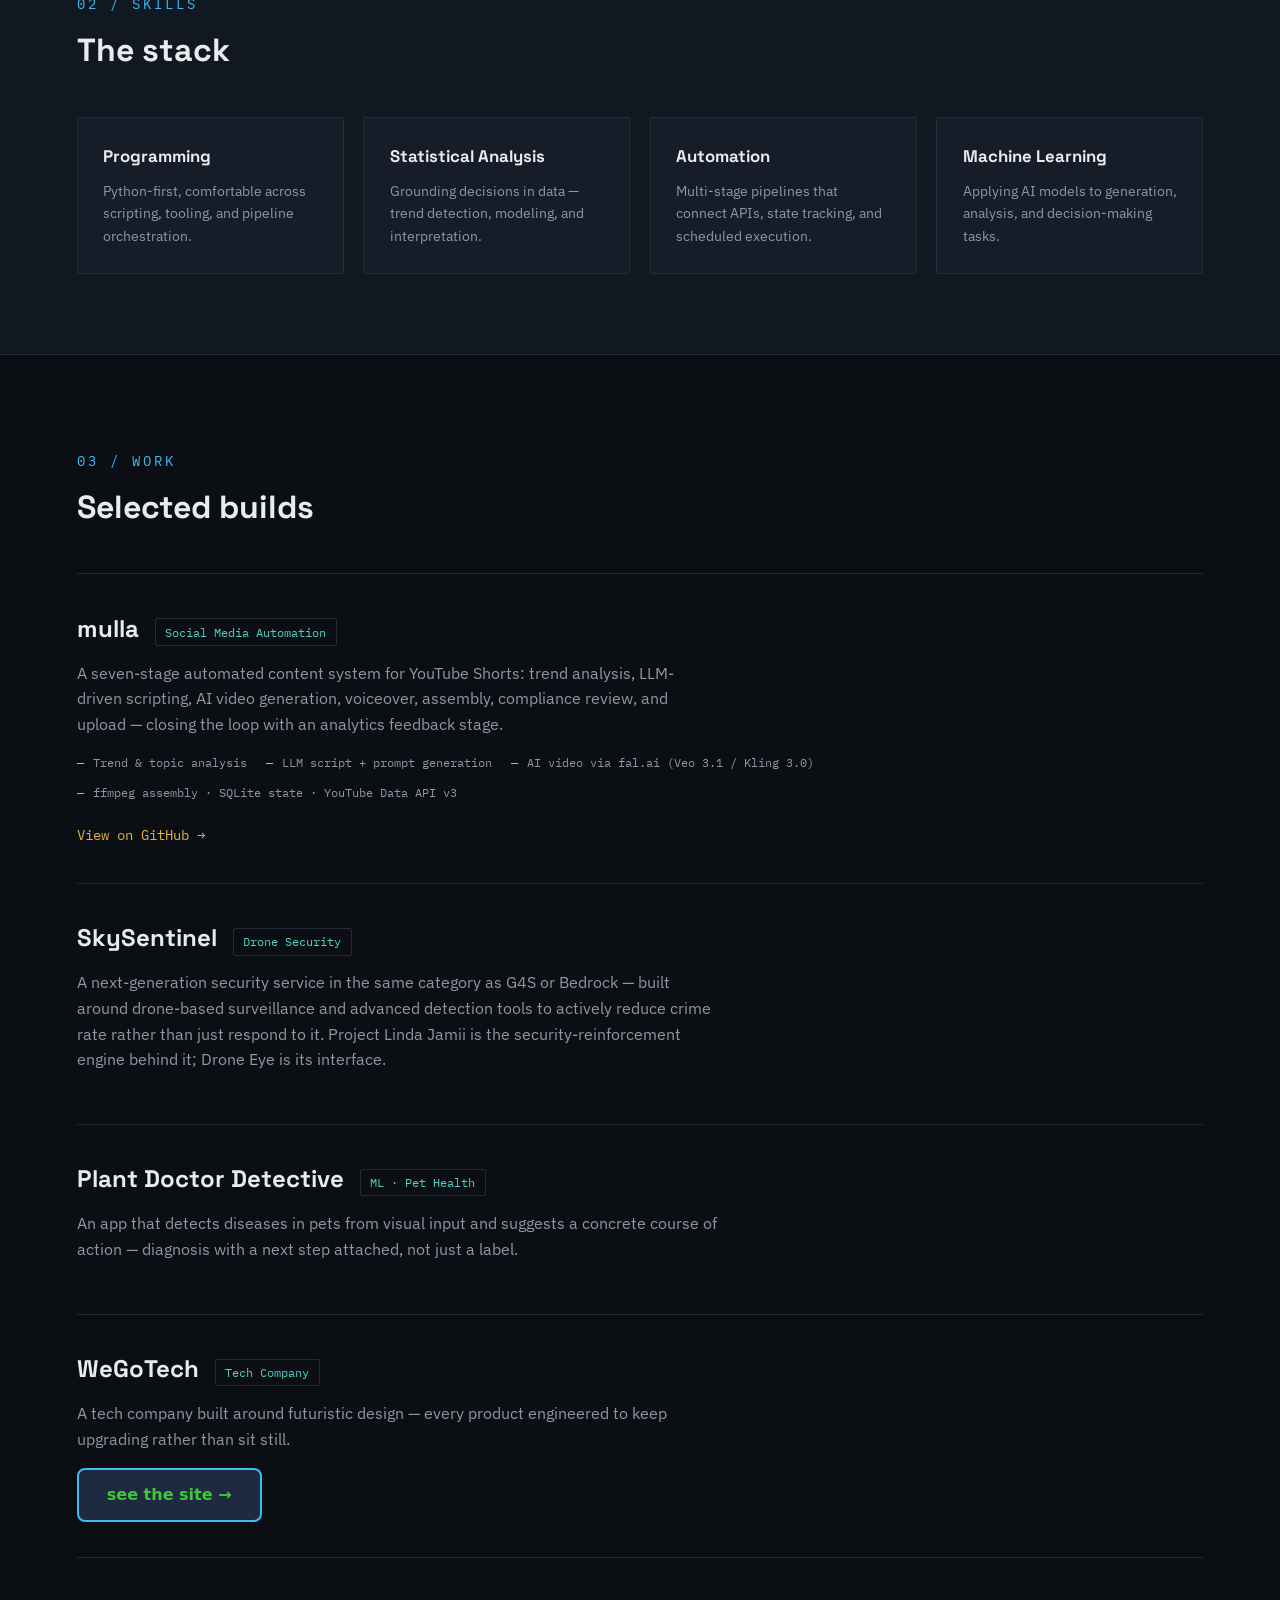
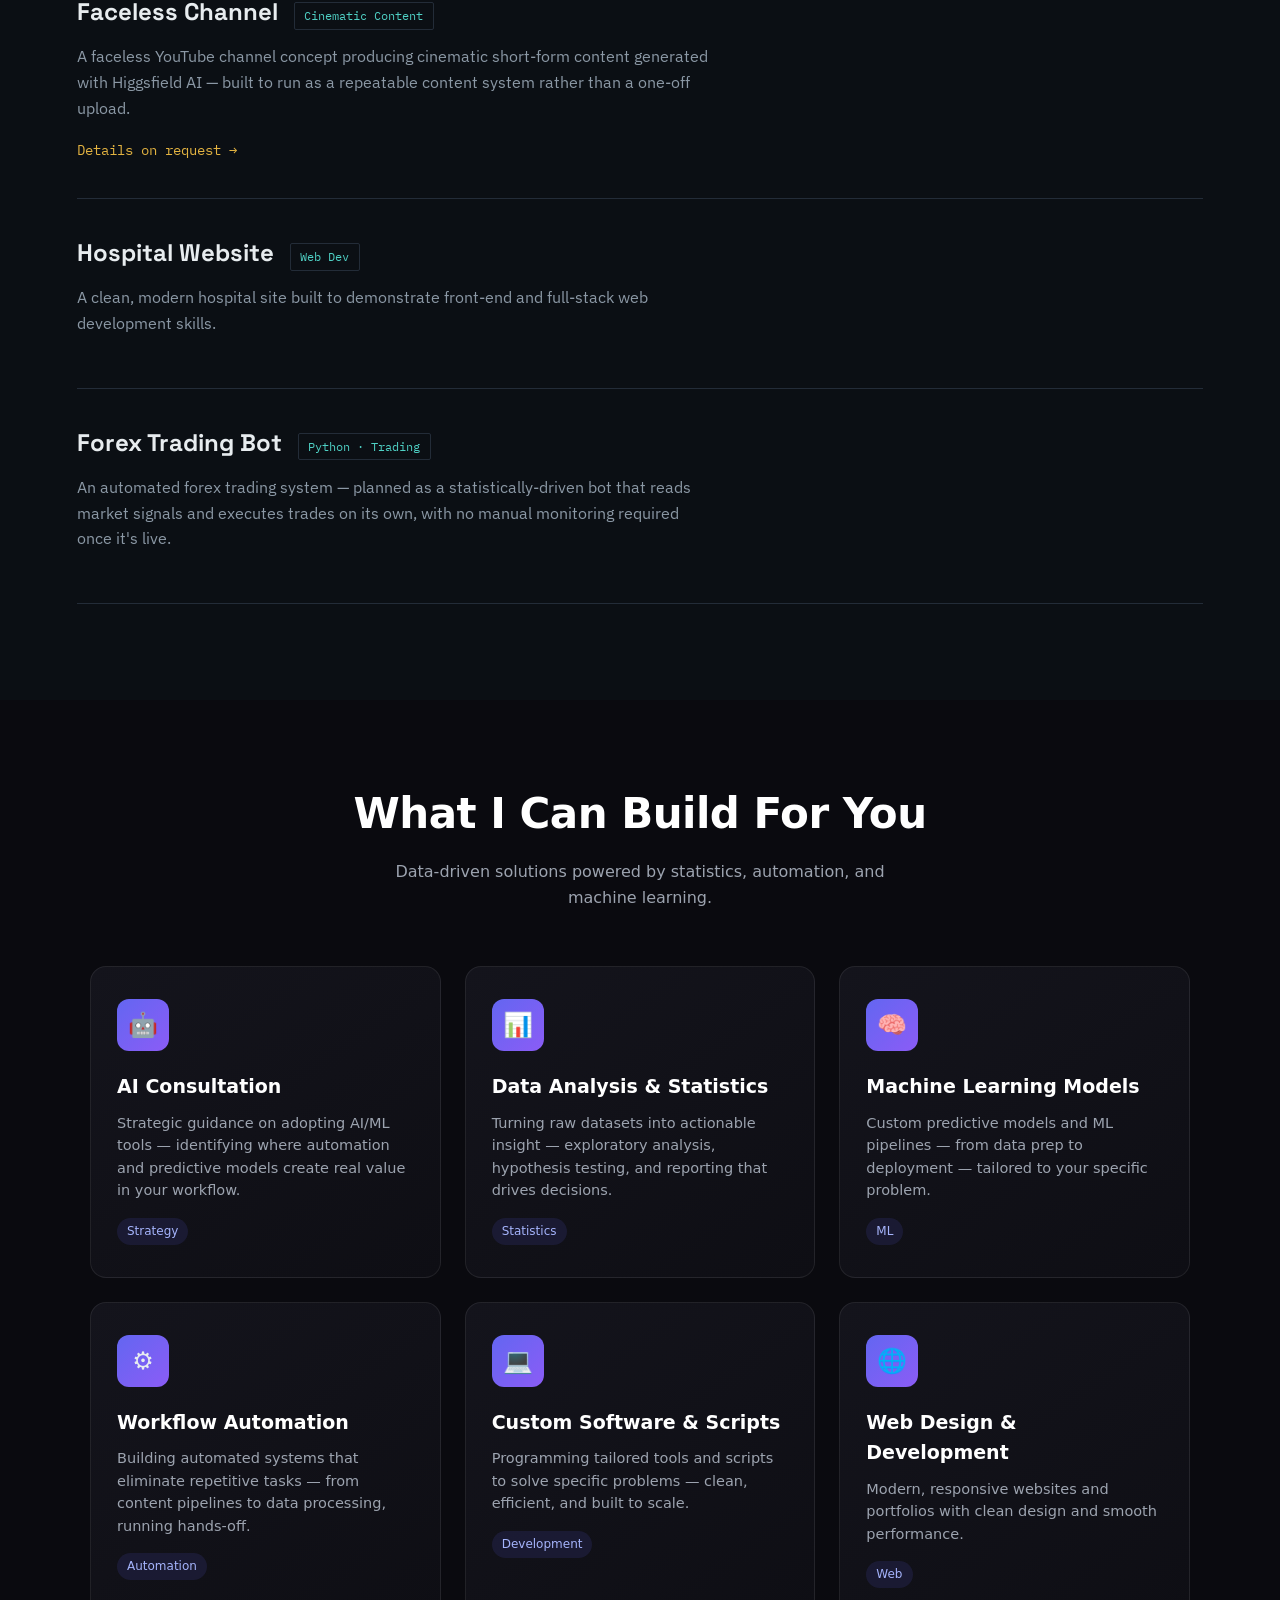
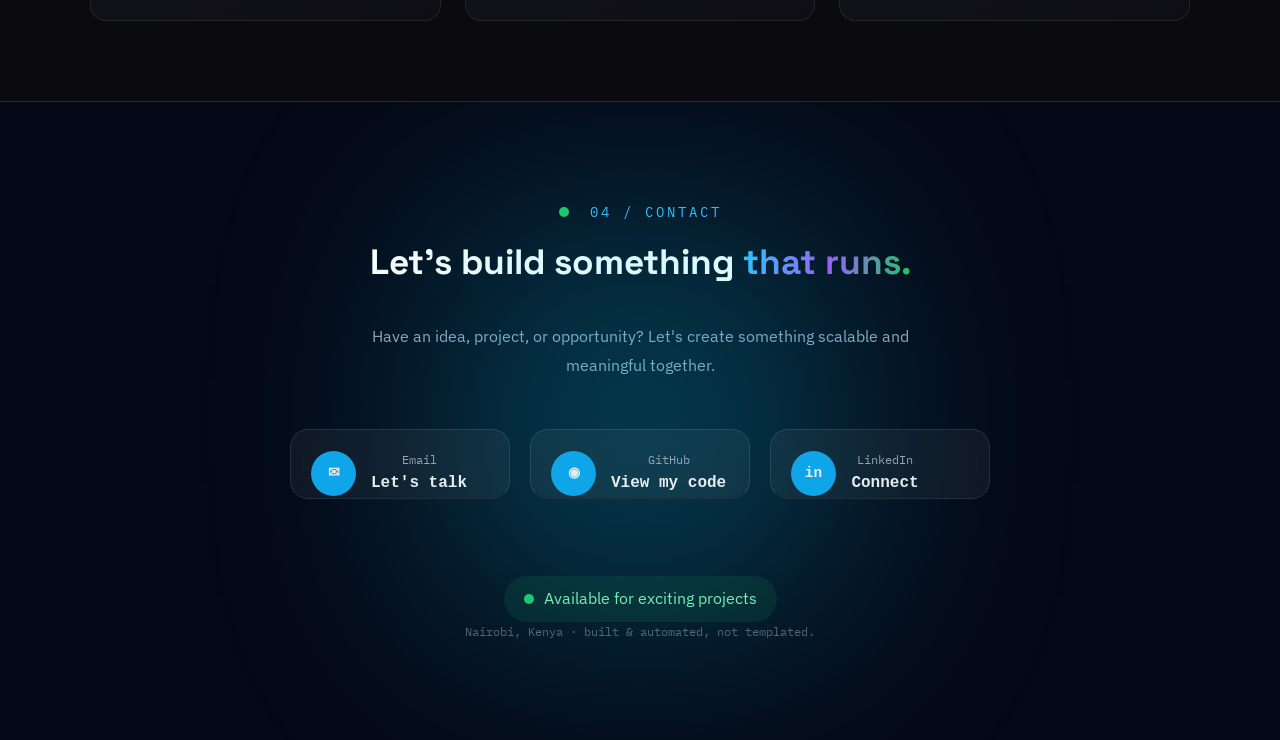
==== commit 120fb6be: "linked the website and portfolio" ====
--- a/docs/index.html
+++ b/docs/index.html
@@ -186,6 +186,10 @@
       <span class="project-tag">Tech Company</span>
     </div>
     <p>A tech company built around futuristic design — every product engineered to keep upgrading rather than sit still.</p>
+   <!-- HTML: Put this in your HTML file where you want the link -->
+<a href="https://wegotechnologies.netlify.app" class="shimmer-link" id="shimmerLink">
+  <span>see the site &rarr;</span>
+</a>
   </article>
 
   <article class="project">
--- a/docs/css/style.css
+++ b/docs/css/style.css
@@ -140,6 +140,7 @@
     width: 320px;
     height: 320px;
     border-radius: 50%;
+    background: #1a1a1a;
     overflow: hidden;
 }
 
@@ -292,6 +293,7 @@
     );
 
     -webkit-background-clip:text;
+    background-clip:text;
     color:transparent;
 
 }
@@ -416,6 +418,9 @@
     color:#86efac;
 
 }
+
+
+
 
 
 
@@ -450,4 +455,79 @@
   0% { box-shadow: 0 0 0 0 rgba(37, 211, 102, 0.6); }
   70% { box-shadow: 0 0 0 14px rgba(37, 211, 102, 0); }
   100% { box-shadow: 0 0 0 0 rgba(37, 211, 102, 0); }
+}
+
+/* ==========================================
+   SHIMMER SWEEP LINK STYLES
+   ========================================== */
+
+.shimmer-link {
+  position: relative;
+  display: inline-flex;
+  align-items: center;
+  justify-content: center;
+  padding: 12px 28px;
+  color: #3cc937;
+  font-family: system-ui, -apple-system, BlinkMacSystemFont, 'Segoe UI', Roboto, sans-serif;
+  font-size: 16px;
+  font-weight: 700;
+  text-decoration: none;
+  border: 2px solid #38bdf8;
+  border-radius: 8px;
+  background-color: #273553bb;
+  overflow: hidden;
+  cursor: pointer;
+  isolation: isolate;
+  z-index: 0;
+  transition: color 0.3s ease, border-color 0.3s ease, background-color 0.3s ease, transform 0.2s ease;
+}
+
+.shimmer-link > span {
+  position: relative;
+  z-index: 1;
+}
+
+/* The moving shine gradient */
+.shimmer-link::before {
+  content: '';
+  position: absolute;
+  inset: 0;
+  left: -100%;
+  width: 100%;
+  height: 100%;
+  z-index: 0;
+  background: linear-gradient(
+    90deg,
+    transparent 0%,
+    rgba(255, 255, 255, 0.4) 50%,
+    transparent 100%
+  );
+  transition: left 0.6s cubic-bezier(0.4, 0, 0.2, 1);
+}
+
+/* Hover State: triggers shimmer sweep & background fill */
+.shimmer-link:hover::before {
+  left: 100%;
+}
+
+.shimmer-link:hover {
+  color: #ffffff;
+  background-color: #0284c7;
+  border-color: #0284c7;
+  transform: translateY(-2px);
+}
+
+/* Active Click State: slight mechanical press */
+.shimmer-link:active {
+  transform: translateY(0) scale(0.98);
+}
+
+/* Reduced Motion Support (Prevents motion sickness for sensitive users) */
+@media (prefers-reduced-motion: reduce) {
+  .shimmer-link::before {
+    display: none;
+  }
+  .shimmer-link {
+    transition: none;
+  }
 }
